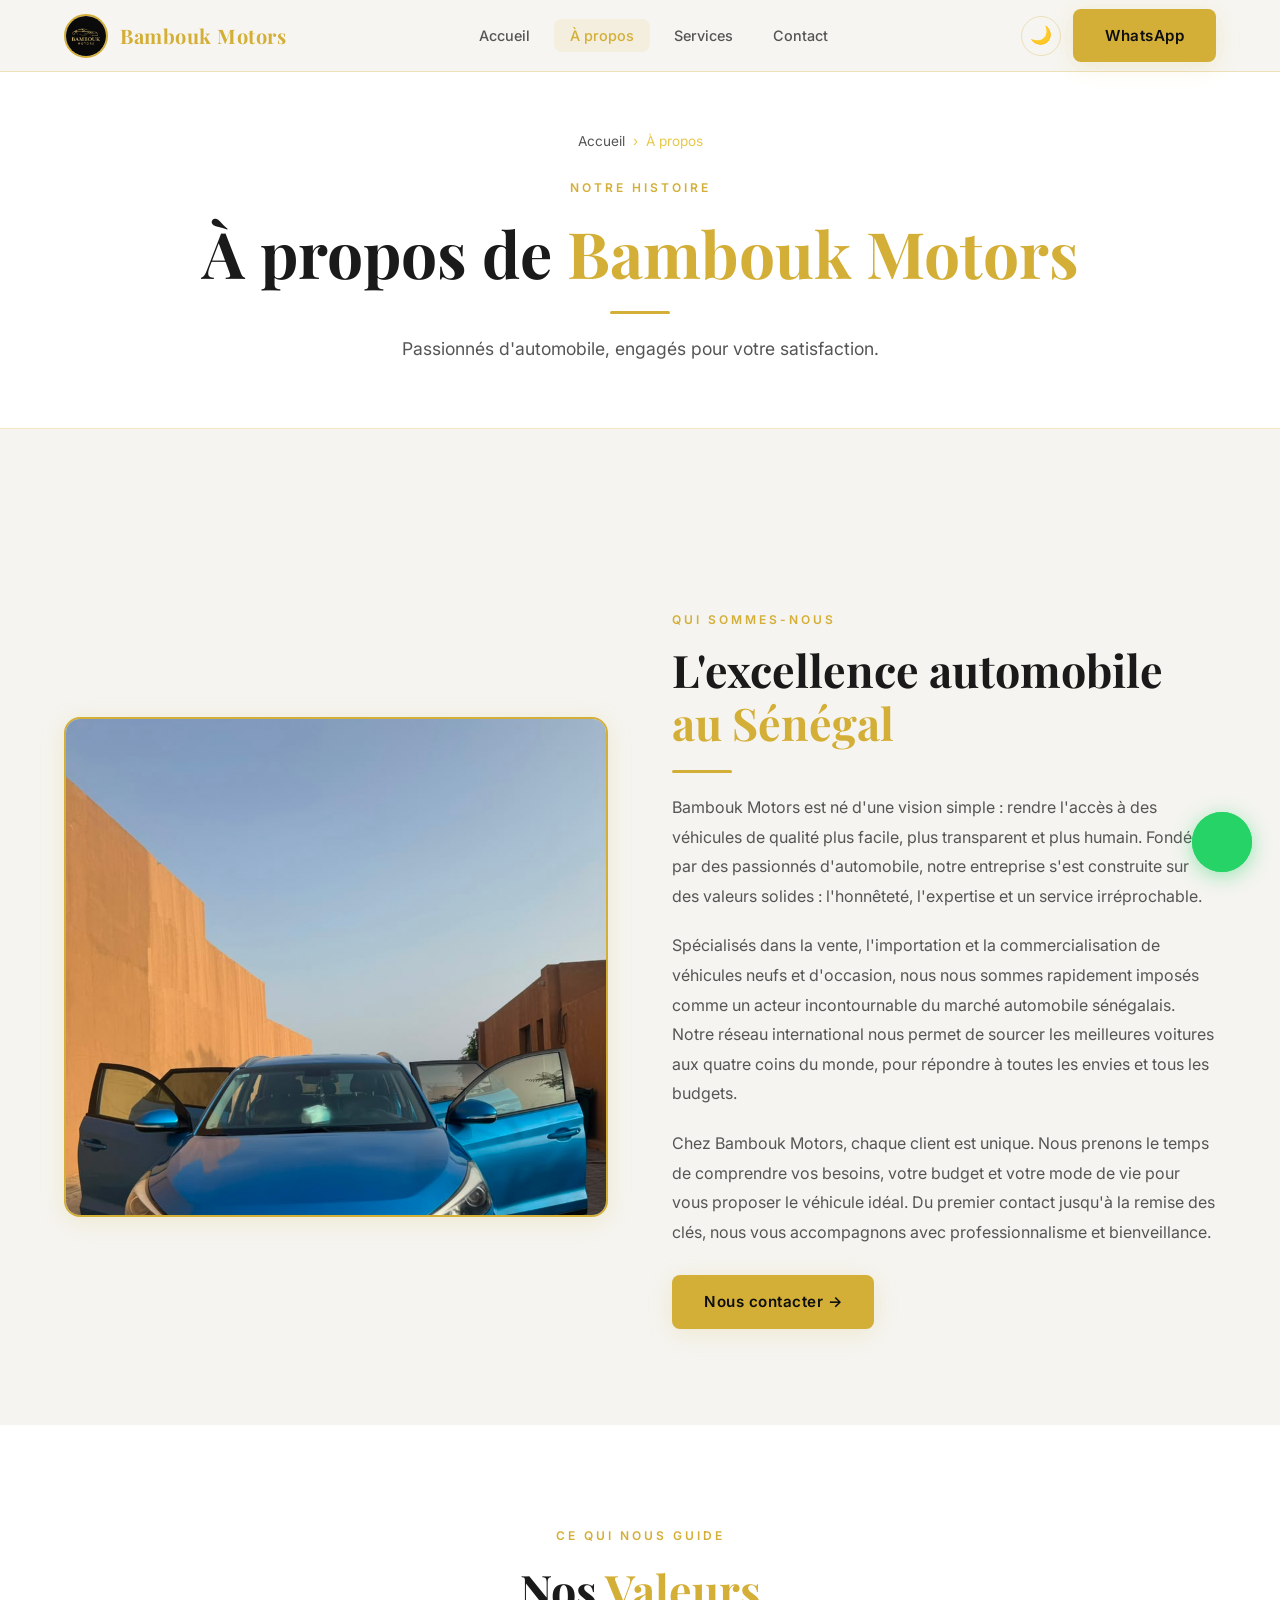
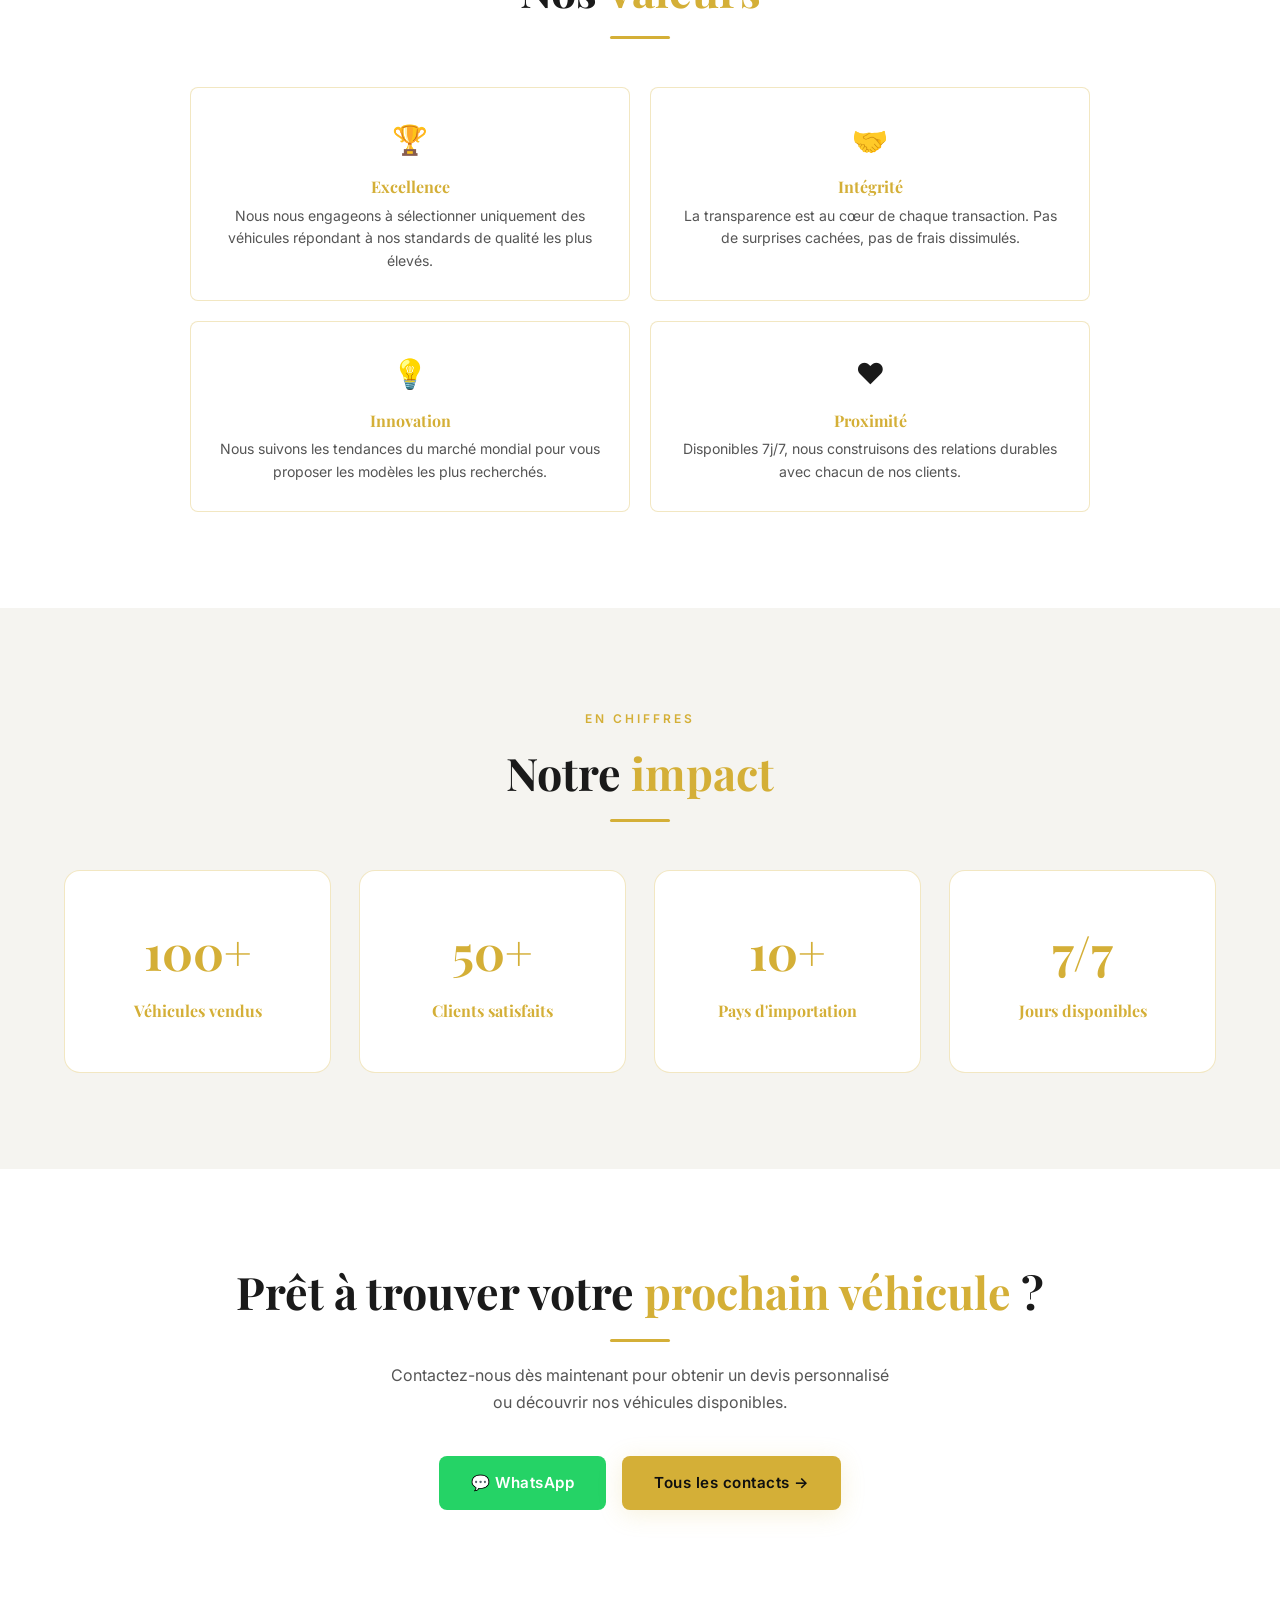
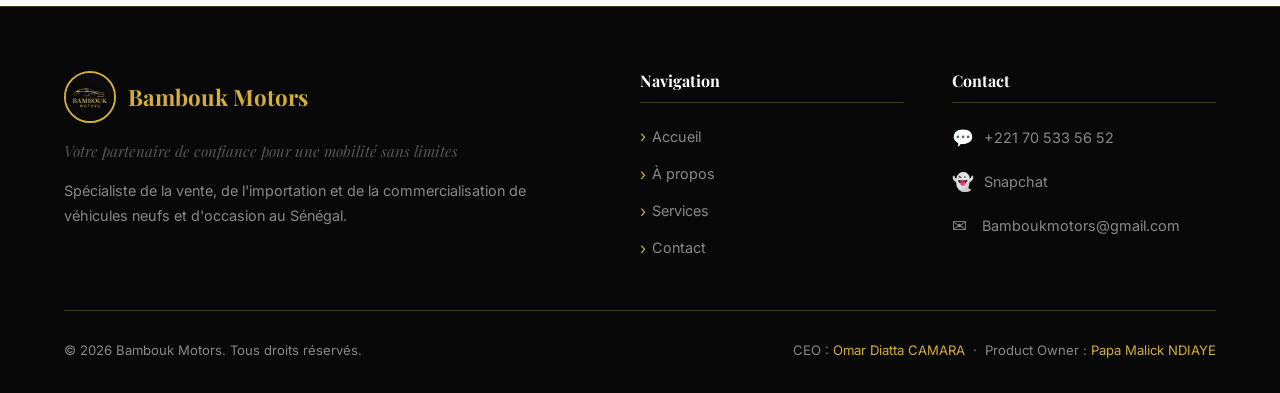
==== bambouk-motors/pages/about.html @ f4b7accb "Initial commit - Bambouk Motors" ====
﻿<!DOCTYPE html>
<html lang="fr" data-theme="dark">
<head>
  <meta charset="UTF-8" />
  <meta name="viewport" content="width=device-width, initial-scale=1.0" />
  <meta name="description" content="À propos de Bambouk Motors - Notre histoire, nos valeurs et notre équipe dédiée à vous offrir la meilleure expérience automobile au Sénégal." />
  <meta name="keywords" content="à propos, Bambouk Motors, histoire, valeurs, équipe, automobile Sénégal" />
  <title>À propos - Bambouk Motors</title>
  <link rel="icon" href="../assets/images/logo.jpeg" type="image/jpeg" />
  <link rel="stylesheet" href="../assets/css/style.css" />
</head>
<body>

  <!-- ══════════════════════════════════════════════════════
       NAVIGATION
  ══════════════════════════════════════════════════════════ -->
  <nav class="navbar" role="navigation" aria-label="Navigation principale">
    <div class="navbar-inner">

      <a href="../index.html" class="navbar-brand" aria-label="Accueil Bambouk Motors">
        <img src="../assets/images/logo.jpeg" alt="Logo Bambouk Motors" class="navbar-logo" />
        <span class="navbar-name">Bambouk Motors</span>
      </a>

      <ul class="navbar-nav">
        <li><a href="../index.html">Accueil</a></li>
        <li><a href="about.html" class="active">À propos</a></li>
        <li><a href="services.html">Services</a></li>
        <li><a href="contact.html">Contact</a></li>
      </ul>

      <div class="navbar-actions">
        <button class="theme-toggle" id="theme-toggle" aria-label="Basculer le thème">☀️</button>
        <a href="https://wa.me/221705335652" class="btn btn-gold" target="_blank" rel="noopener">
          WhatsApp
        </a>
        <button class="hamburger" id="hamburger" aria-label="Menu" aria-expanded="false">
          <span></span><span></span><span></span>
        </button>
      </div>

    </div>
  </nav>

  <nav class="mobile-menu" id="mobile-menu" aria-label="Menu mobile">
    <a href="../index.html">Accueil</a>
    <a href="about.html" class="active">À propos</a>
    <a href="services.html">Services</a>
    <a href="contact.html">Contact</a>
  </nav>


  <!-- ══════════════════════════════════════════════════════
       EN-TÊTE DE PAGE
  ══════════════════════════════════════════════════════════ -->
  <header class="page-header">
    <div class="container">
      <nav class="breadcrumb" aria-label="Fil d'Ariane">
        <a href="../index.html">Accueil</a>
        <span aria-hidden="true">›</span>
        <span aria-current="page">À propos</span>
      </nav>
      <span class="section-label">Notre histoire</span>
      <h1>À propos de <span class="gold">Bambouk Motors</span></h1>
      <div class="gold-divider"></div>
      <p style="color: var(--color-gray); font-size: 1.1rem; max-width: 620px; margin: 16px auto 0;">
        Passionnés d'automobile, engagés pour votre satisfaction.
      </p>
    </div>
  </header>


  <!-- ══════════════════════════════════════════════════════
       SECTION — Histoire + Photo
  ══════════════════════════════════════════════════════════ -->
  <section class="section">
    <div class="container">
      <div class="about-grid">

        <!-- Photo réelle -->
        <div class="about-photo reveal-left">
          <img
            src="../assets/images/gallery/voiture8.jpeg"
            alt="Véhicule Bambouk Motors - image de présentation"
          />
        </div>

        <!-- Texte -->
        <div class="about-content reveal-right">
          <span class="section-label">Qui sommes-nous</span>
          <h2>L'excellence automobile <span class="gold">au Sénégal</span></h2>
          <div class="gold-divider" style="margin: 20px 0;"></div>
          <p>
            Bambouk Motors est né d'une vision simple : rendre l'accès à des véhicules de qualité plus facile, plus transparent et plus humain. Fondée par des passionnés d'automobile, notre entreprise s'est construite sur des valeurs solides : l'honnêteté, l'expertise et un service irréprochable.
          </p>
          <p>
            Spécialisés dans la vente, l'importation et la commercialisation de véhicules neufs et d'occasion, nous nous sommes rapidement imposés comme un acteur incontournable du marché automobile sénégalais. Notre réseau international nous permet de sourcer les meilleures voitures aux quatre coins du monde, pour répondre à toutes les envies et tous les budgets.
          </p>
          <p>
            Chez Bambouk Motors, chaque client est unique. Nous prenons le temps de comprendre vos besoins, votre budget et votre mode de vie pour vous proposer le véhicule idéal. Du premier contact jusqu'à la remise des clés, nous vous accompagnons avec professionnalisme et bienveillance.
          </p>
          <a href="contact.html" class="btn btn-gold" style="margin-top: 8px;">
            Nous contacter →
          </a>
        </div>

      </div>
    </div>
  </section>


  <!-- ══════════════════════════════════════════════════════
       SECTION — Nos valeurs
  ══════════════════════════════════════════════════════════ -->
  <section class="section" style="background: var(--color-bg-2);">
    <div class="container text-center">
      <span class="section-label reveal">Ce qui nous guide</span>
      <h2 class="section-title reveal">Nos <span class="gold">Valeurs</span></h2>
      <div class="gold-divider reveal"></div>

      <div class="values-grid" style="max-width: 900px; margin: 48px auto 0;">
        <div class="value-card reveal reveal-delay-1">
          <div class="icon">🏆</div>
          <h4>Excellence</h4>
          <p>Nous nous engageons à sélectionner uniquement des véhicules répondant à nos standards de qualité les plus élevés.</p>
        </div>
        <div class="value-card reveal reveal-delay-2">
          <div class="icon">🤝</div>
          <h4>Intégrité</h4>
          <p>La transparence est au cœur de chaque transaction. Pas de surprises cachées, pas de frais dissimulés.</p>
        </div>
        <div class="value-card reveal reveal-delay-3">
          <div class="icon">💡</div>
          <h4>Innovation</h4>
          <p>Nous suivons les tendances du marché mondial pour vous proposer les modèles les plus recherchés.</p>
        </div>
        <div class="value-card reveal reveal-delay-4">
          <div class="icon">❤️</div>
          <h4>Proximité</h4>
          <p>Disponibles 7j/7, nous construisons des relations durables avec chacun de nos clients.</p>
        </div>
      </div>
    </div>
  </section>


  <!-- ══════════════════════════════════════════════════════
       SECTION — Chiffres clés
  ══════════════════════════════════════════════════════════ -->
  <section class="section">
    <div class="container text-center">
      <span class="section-label reveal">En chiffres</span>
      <h2 class="section-title reveal">Notre <span class="gold">impact</span></h2>
      <div class="gold-divider reveal"></div>

      <div style="display: grid; grid-template-columns: repeat(auto-fit, minmax(200px, 1fr)); gap: 28px; margin-top: 48px;">
        <div class="feature-card reveal reveal-delay-1">
          <span style="font-family: var(--font-title); font-size: 3rem; color: var(--color-gold); font-weight: 700;">100+</span>
          <h3 style="font-size: 1rem; margin-top: 8px;">Véhicules vendus</h3>
        </div>
        <div class="feature-card reveal reveal-delay-2">
          <span style="font-family: var(--font-title); font-size: 3rem; color: var(--color-gold); font-weight: 700;">50+</span>
          <h3 style="font-size: 1rem; margin-top: 8px;">Clients satisfaits</h3>
        </div>
        <div class="feature-card reveal reveal-delay-3">
          <span style="font-family: var(--font-title); font-size: 3rem; color: var(--color-gold); font-weight: 700;">10+</span>
          <h3 style="font-size: 1rem; margin-top: 8px;">Pays d'importation</h3>
        </div>
        <div class="feature-card reveal reveal-delay-4">
          <span style="font-family: var(--font-title); font-size: 3rem; color: var(--color-gold); font-weight: 700;">7/7</span>
          <h3 style="font-size: 1rem; margin-top: 8px;">Jours disponibles</h3>
        </div>
      </div>
    </div>
  </section>


  <!-- ══════════════════════════════════════════════════════
       CTA — Contactez-nous
  ══════════════════════════════════════════════════════════ -->
  <section class="section" style="background: var(--color-bg-2);">
    <div class="container text-center">
      <h2 class="reveal">Prêt à trouver votre <span class="gold">prochain véhicule</span> ?</h2>
      <div class="gold-divider reveal"></div>
      <p class="reveal" style="color: var(--color-gray); max-width: 500px; margin: 20px auto 40px;">
        Contactez-nous dès maintenant pour obtenir un devis personnalisé ou découvrir nos véhicules disponibles.
      </p>
      <div style="display: flex; gap: 16px; justify-content: center; flex-wrap: wrap;" class="reveal">
        <a href="https://wa.me/221705335652" class="btn btn-whatsapp" target="_blank" rel="noopener">
          💬 WhatsApp
        </a>
        <a href="contact.html" class="btn btn-gold">Tous les contacts →</a>
      </div>
    </div>
  </section>


  <!-- ══════════════════════════════════════════════════════
       FOOTER
  ══════════════════════════════════════════════════════════ -->
  <footer class="footer" role="contentinfo">
    <div class="container">
      <div class="footer-grid">
        <div class="footer-brand">
          <div class="footer-logo-wrap">
            <img src="../assets/images/logo.jpeg" alt="Logo Bambouk Motors" class="footer-logo" />
            <span class="footer-name">Bambouk Motors</span>
          </div>
          <p class="footer-tagline">Votre partenaire de confiance pour une mobilité sans limites</p>
          <p class="footer-desc">Spécialiste de la vente, de l'importation et de la commercialisation de véhicules neufs et d'occasion au Sénégal.</p>
        </div>
        <div class="footer-links">
          <h4>Navigation</h4>
          <ul>
            <li><a href="../index.html">Accueil</a></li>
            <li><a href="about.html">À propos</a></li>
            <li><a href="services.html">Services</a></li>
            <li><a href="contact.html">Contact</a></li>
          </ul>
        </div>
        <div class="footer-contact-col">
          <h4>Contact</h4>
          <ul>
            <li>
              <span class="ic">💬</span>
              <a href="https://wa.me/221705335652" target="_blank" rel="noopener">+221 70 533 56 52</a>
            </li>
            <li>
              <span class="ic">👻</span>
              <a href="https://snapchat.com/t/otXM4saf" target="_blank" rel="noopener">Snapchat</a>
            </li>
            <li>
              <span class="ic">✉️</span>
              <a href="mailto:Bamboukmotors@gmail.com">Bamboukmotors@gmail.com</a>
            </li>
          </ul>
        </div>
      </div>
      <div class="footer-bottom">
        <p>© 2026 Bambouk Motors. Tous droits réservés.</p>
        <p>
          CEO : <a href="https://wa.me/221705335652" target="_blank" rel="noopener">Omar Diatta CAMARA</a>
          &nbsp;·&nbsp;
          Product Owner : <a href="https://pa-malick.github.io/portfolio/" target="_blank" rel="noopener">Papa Malick NDIAYE</a>
        </p>
      </div>
    </div>
  </footer>

  <script src="../assets/js/main.js"></script>
</body>
</html>
---- bambouk-motors/assets/css/style.css ----
/* ============================================================
   Bambouk Motors — Feuille de styles principale
   Typographie : Playfair Display (titres) + Inter (corps)
   Thème : Dark premium avec accents dorés
   ============================================================ */

@import url('https://fonts.googleapis.com/css2?family=Inter:wght@300;400;500;600;700&family=Playfair+Display:ital,wght@0,400;0,600;0,700;1,400&display=swap');

/* ── Variables globales (thème sombre par défaut) ─────────── */
:root {
  --color-bg:        #0F0F0F;
  --color-bg-2:      #1A1A1A;
  --color-bg-3:      #252525;
  --color-gold:      #D4AF37;
  --color-gold-light:#E8C84A;
  --color-white:     #FFFFFF;
  --color-gray:      #B0B0B0;
  --color-gray-dark: #666666;
  --color-text:      #E8E8E8;
  --color-border:    rgba(212, 175, 55, 0.25);

  --font-title: 'Playfair Display', Georgia, serif;
  --font-body:  'Inter', system-ui, sans-serif;

  --nav-height: 72px;
  --radius:     8px;
  --radius-lg:  16px;
  --shadow-gold: 0 4px 24px rgba(212, 175, 55, 0.18);
  --transition:  0.3s ease;
}

/* ── Thème clair ──────────────────────────────────────────── */
[data-theme="light"] {
  --color-bg:        #F5F4F0;
  --color-bg-2:      #FFFFFF;
  --color-bg-3:      #ECECEC;
  --color-text:      #1A1A1A;
  --color-gray:      #555555;
  --color-gray-dark: #888888;
  --color-border:    rgba(212, 175, 55, 0.3);
}

/* ── Reset & base ─────────────────────────────────────────── */
*, *::before, *::after {
  box-sizing: border-box;
  margin: 0;
  padding: 0;
}

html {
  scroll-behavior: smooth;
  font-size: 16px;
}

body {
  font-family: var(--font-body);
  background-color: var(--color-bg);
  color: var(--color-text);
  line-height: 1.7;
  transition: background-color var(--transition), color var(--transition);
  overflow-x: hidden;
}

img {
  max-width: 100%;
  height: auto;
  display: block;
}

a {
  color: inherit;
  text-decoration: none;
}

ul { list-style: none; }

/* ── Typographie ──────────────────────────────────────────── */
h1, h2, h3, h4 {
  font-family: var(--font-title);
  line-height: 1.2;
  font-weight: 700;
}

h1 { font-size: clamp(2.2rem, 5vw, 4rem); }
h2 { font-size: clamp(1.8rem, 3.5vw, 2.8rem); }
h3 { font-size: clamp(1.2rem, 2.5vw, 1.6rem); }

.gold { color: var(--color-gold); }
.text-center { text-align: center; }

/* ── Utilitaires ──────────────────────────────────────────── */
.container {
  width: 100%;
  max-width: 1200px;
  margin: 0 auto;
  padding: 0 24px;
}

.section {
  padding: 96px 0;
}

.section-label {
  display: inline-block;
  font-family: var(--font-body);
  font-size: 0.75rem;
  font-weight: 600;
  letter-spacing: 3px;
  text-transform: uppercase;
  color: var(--color-gold);
  margin-bottom: 16px;
}

.section-title {
  margin-bottom: 20px;
}

.section-subtitle {
  color: var(--color-gray);
  font-size: 1.1rem;
  max-width: 600px;
  margin: 0 auto 56px;
}

/* ── Boutons ──────────────────────────────────────────────── */
.btn {
  display: inline-flex;
  align-items: center;
  gap: 10px;
  padding: 14px 32px;
  border-radius: var(--radius);
  font-family: var(--font-body);
  font-weight: 600;
  font-size: 0.95rem;
  cursor: pointer;
  border: none;
  transition: transform var(--transition), box-shadow var(--transition), background var(--transition);
  letter-spacing: 0.5px;
}

.btn:hover {
  transform: translateY(-2px);
}

.btn-gold {
  background: var(--color-gold);
  color: #0F0F0F;
  box-shadow: var(--shadow-gold);
}

.btn-gold:hover {
  background: var(--color-gold-light);
  box-shadow: 0 8px 32px rgba(212, 175, 55, 0.35);
}

.btn-outline {
  background: transparent;
  color: var(--color-white);
  border: 2px solid rgba(255,255,255,0.5);
}

.btn-outline:hover {
  border-color: var(--color-gold);
  color: var(--color-gold);
}

.btn-whatsapp {
  background: #25D366;
  color: #fff;
}

.btn-whatsapp:hover {
  background: #1ebe5c;
  box-shadow: 0 8px 24px rgba(37, 211, 102, 0.35);
}

.btn-snapchat {
  background: #FFFC00;
  color: #000;
}

.btn-snapchat:hover {
  background: #f0ed00;
  box-shadow: 0 8px 24px rgba(255, 252, 0, 0.35);
}

.btn-email {
  background: #1A73E8;
  color: #fff;
}

.btn-email:hover {
  background: #1558b0;
  box-shadow: 0 8px 24px rgba(26, 115, 232, 0.35);
}

/* ── Navbar ───────────────────────────────────────────────── */
.navbar {
  position: fixed;
  top: 0;
  left: 0;
  right: 0;
  z-index: 1000;
  height: var(--nav-height);
  display: flex;
  align-items: center;
  background: rgba(15, 15, 15, 0.85);
  backdrop-filter: blur(16px);
  -webkit-backdrop-filter: blur(16px);
  border-bottom: 1px solid var(--color-border);
  transition: background var(--transition);
}

[data-theme="light"] .navbar {
  background: rgba(245, 244, 240, 0.9);
}

.navbar-inner {
  display: flex;
  align-items: center;
  justify-content: space-between;
  width: 100%;
  max-width: 1200px;
  margin: 0 auto;
  padding: 0 24px;
}

.navbar-brand {
  display: flex;
  align-items: center;
  gap: 12px;
}

.navbar-logo {
  width: 44px;
  height: 44px;
  border-radius: 50%;
  object-fit: cover;
  border: 2px solid var(--color-gold);
}

.navbar-name {
  font-family: var(--font-title);
  font-size: 1.25rem;
  font-weight: 700;
  color: var(--color-gold);
  letter-spacing: 0.5px;
}

.navbar-nav {
  display: flex;
  align-items: center;
  gap: 8px;
}

.navbar-nav a {
  padding: 8px 16px;
  border-radius: var(--radius);
  font-size: 0.9rem;
  font-weight: 500;
  color: var(--color-gray);
  transition: color var(--transition), background var(--transition);
}

.navbar-nav a:hover,
.navbar-nav a.active {
  color: var(--color-gold);
  background: rgba(212, 175, 55, 0.1);
}

.navbar-actions {
  display: flex;
  align-items: center;
  gap: 12px;
}

/* Bouton toggle thème */
.theme-toggle {
  background: none;
  border: 1px solid var(--color-border);
  color: var(--color-gray);
  width: 40px;
  height: 40px;
  border-radius: 50%;
  cursor: pointer;
  display: flex;
  align-items: center;
  justify-content: center;
  font-size: 1.1rem;
  transition: color var(--transition), border-color var(--transition), background var(--transition);
}

.theme-toggle:hover {
  border-color: var(--color-gold);
  color: var(--color-gold);
  background: rgba(212, 175, 55, 0.1);
}

/* Hamburger mobile */
.hamburger {
  display: none;
  flex-direction: column;
  gap: 5px;
  background: none;
  border: none;
  cursor: pointer;
  padding: 8px;
}

.hamburger span {
  display: block;
  width: 24px;
  height: 2px;
  background: var(--color-text);
  border-radius: 2px;
  transition: transform var(--transition), opacity var(--transition);
}

.hamburger.open span:nth-child(1) { transform: translateY(7px) rotate(45deg); }
.hamburger.open span:nth-child(2) { opacity: 0; }
.hamburger.open span:nth-child(3) { transform: translateY(-7px) rotate(-45deg); }

/* Menu mobile */
.mobile-menu {
  display: none;
  position: fixed;
  top: var(--nav-height);
  left: 0;
  right: 0;
  background: var(--color-bg-2);
  border-bottom: 1px solid var(--color-border);
  padding: 16px 24px 24px;
  z-index: 999;
  flex-direction: column;
  gap: 4px;
}

.mobile-menu.open { display: flex; }

.mobile-menu a {
  padding: 12px 16px;
  border-radius: var(--radius);
  font-size: 1rem;
  font-weight: 500;
  color: var(--color-text);
  border-bottom: 1px solid var(--color-border);
  transition: color var(--transition);
}

.mobile-menu a:last-child { border-bottom: none; }

.mobile-menu a:hover,
.mobile-menu a.active { color: var(--color-gold); }

/* ── Hero ─────────────────────────────────────────────────── */
.hero {
  position: relative;
  min-height: 100vh;
  display: flex;
  align-items: center;
  justify-content: center;
  text-align: center;
  overflow: hidden;
}

.hero-bg {
  position: absolute;
  inset: 0;
  background-size: cover;
  background-position: center;
  background-repeat: no-repeat;
  /* Zoom léger au chargement */
  animation: heroZoom 12s ease-out forwards;
}

@keyframes heroZoom {
  from { transform: scale(1.08); }
  to   { transform: scale(1); }
}

.hero-overlay {
  position: absolute;
  inset: 0;
  background: linear-gradient(
    to bottom,
    rgba(0,0,0,0.55) 0%,
    rgba(0,0,0,0.35) 40%,
    rgba(0,0,0,0.70) 100%
  );
}

.hero-content {
  position: relative;
  z-index: 2;
  max-width: 860px;
  padding: 0 24px;
  color: #fff;
}

.hero-badge {
  display: inline-block;
  font-size: 0.75rem;
  font-weight: 600;
  letter-spacing: 3px;
  text-transform: uppercase;
  color: var(--color-gold);
  border: 1px solid rgba(212, 175, 55, 0.5);
  padding: 6px 20px;
  border-radius: 100px;
  margin-bottom: 28px;
  backdrop-filter: blur(4px);
}

.hero-title {
  font-size: clamp(2.4rem, 6vw, 5rem);
  font-weight: 700;
  line-height: 1.1;
  margin-bottom: 12px;
  text-shadow: 0 2px 16px rgba(0,0,0,0.5);
}

.hero-title span { color: var(--color-gold); }

.hero-slogan {
  font-size: clamp(1rem, 2vw, 1.25rem);
  color: rgba(255,255,255,0.85);
  font-style: italic;
  font-family: var(--font-title);
  margin-bottom: 40px;
}

.hero-cta {
  display: flex;
  gap: 16px;
  justify-content: center;
  flex-wrap: wrap;
}

.hero-scroll {
  position: absolute;
  bottom: 36px;
  left: 50%;
  transform: translateX(-50%);
  z-index: 2;
  display: flex;
  flex-direction: column;
  align-items: center;
  gap: 8px;
  color: rgba(255,255,255,0.6);
  font-size: 0.75rem;
  letter-spacing: 2px;
  text-transform: uppercase;
  animation: bounce 2s ease-in-out infinite;
}

.hero-scroll::after {
  content: '';
  width: 1px;
  height: 40px;
  background: linear-gradient(to bottom, rgba(212,175,55,0.8), transparent);
}

@keyframes bounce {
  0%, 100% { transform: translateX(-50%) translateY(0); }
  50%       { transform: translateX(-50%) translateY(8px); }
}

/* ── Section "Pourquoi nous choisir" ─────────────────────── */
.features-grid {
  display: grid;
  grid-template-columns: repeat(auto-fit, minmax(280px, 1fr));
  gap: 28px;
  margin-top: 16px;
}

.feature-card {
  background: var(--color-bg-2);
  border: 1px solid var(--color-border);
  border-radius: var(--radius-lg);
  padding: 40px 32px;
  text-align: center;
  transition: transform var(--transition), box-shadow var(--transition), border-color var(--transition);
}

.feature-card:hover {
  transform: translateY(-6px);
  box-shadow: var(--shadow-gold);
  border-color: var(--color-gold);
}

.feature-icon {
  font-size: 2.5rem;
  margin-bottom: 20px;
  display: block;
}

.feature-card h3 {
  color: var(--color-gold);
  margin-bottom: 12px;
}

.feature-card p {
  color: var(--color-gray);
  font-size: 0.95rem;
  line-height: 1.7;
}

/* ── Section Galerie ──────────────────────────────────────── */
.gallery-section {
  background: var(--color-bg-2);
}

.gallery-grid {
  display: grid;
  grid-template-columns: repeat(3, 1fr);
  gap: 16px;
}

.gallery-item {
  position: relative;
  overflow: hidden;
  border-radius: var(--radius);
  aspect-ratio: 4/3;
  cursor: pointer;
  border: 2px solid transparent;
  transition: border-color var(--transition);
}

.gallery-item:hover {
  border-color: var(--color-gold);
}

.gallery-item img {
  width: 100%;
  height: 100%;
  object-fit: cover;
  transition: transform 0.5s ease;
}

.gallery-item:hover img {
  transform: scale(1.08);
}

.gallery-overlay {
  position: absolute;
  inset: 0;
  background: rgba(212, 175, 55, 0.15);
  display: flex;
  align-items: center;
  justify-content: center;
  opacity: 0;
  transition: opacity var(--transition);
}

.gallery-item:hover .gallery-overlay { opacity: 1; }

.gallery-overlay svg {
  width: 40px;
  height: 40px;
  fill: none;
  stroke: #fff;
  stroke-width: 2;
  filter: drop-shadow(0 2px 4px rgba(0,0,0,0.5));
}

/* ── Lightbox ─────────────────────────────────────────────── */
.lightbox {
  display: none;
  position: fixed;
  inset: 0;
  z-index: 9999;
  background: rgba(0,0,0,0.95);
  align-items: center;
  justify-content: center;
}

.lightbox.active { display: flex; }

.lightbox-img {
  max-width: 90vw;
  max-height: 85vh;
  object-fit: contain;
  border-radius: var(--radius);
  box-shadow: 0 0 60px rgba(212,175,55,0.2);
}

.lightbox-close {
  position: absolute;
  top: 24px;
  right: 28px;
  color: #fff;
  font-size: 2rem;
  cursor: pointer;
  background: none;
  border: none;
  line-height: 1;
  transition: color var(--transition);
}

.lightbox-close:hover { color: var(--color-gold); }

.lightbox-prev,
.lightbox-next {
  position: absolute;
  top: 50%;
  transform: translateY(-50%);
  background: rgba(212, 175, 55, 0.15);
  border: 1px solid var(--color-gold);
  color: var(--color-gold);
  width: 52px;
  height: 52px;
  border-radius: 50%;
  font-size: 1.4rem;
  cursor: pointer;
  display: flex;
  align-items: center;
  justify-content: center;
  transition: background var(--transition);
}

.lightbox-prev:hover,
.lightbox-next:hover { background: rgba(212, 175, 55, 0.3); }

.lightbox-prev { left: 20px; }
.lightbox-next { right: 20px; }

.lightbox-counter {
  position: absolute;
  bottom: 24px;
  left: 50%;
  transform: translateX(-50%);
  color: var(--color-gray);
  font-size: 0.85rem;
  letter-spacing: 1px;
}

/* ── Services (aperçu index) ──────────────────────────────── */
.services-preview-grid {
  display: grid;
  grid-template-columns: repeat(auto-fit, minmax(240px, 1fr));
  gap: 24px;
}

.service-preview-card {
  background: var(--color-bg-2);
  border: 1px solid var(--color-border);
  border-radius: var(--radius-lg);
  padding: 32px 24px;
  transition: transform var(--transition), border-color var(--transition);
}

.service-preview-card:hover {
  transform: translateY(-4px);
  border-color: var(--color-gold);
}

.service-preview-card .icon {
  font-size: 2rem;
  margin-bottom: 16px;
  display: block;
}

.service-preview-card h3 {
  font-size: 1.1rem;
  margin-bottom: 8px;
  color: var(--color-gold);
}

.service-preview-card p {
  color: var(--color-gray);
  font-size: 0.9rem;
}

/* ── Section Services (page dédiée) ──────────────────────── */
.service-full-card {
  display: grid;
  grid-template-columns: 1fr 1fr;
  gap: 48px;
  align-items: center;
  margin-bottom: 80px;
  padding-bottom: 80px;
  border-bottom: 1px solid var(--color-border);
}

.service-full-card:last-child {
  border-bottom: none;
  margin-bottom: 0;
  padding-bottom: 0;
}

.service-full-card.reverse { direction: rtl; }
.service-full-card.reverse > * { direction: ltr; }

.service-full-img {
  border-radius: var(--radius-lg);
  overflow: hidden;
  aspect-ratio: 16/10;
  border: 1px solid var(--color-border);
}

.service-full-img img {
  width: 100%;
  height: 100%;
  object-fit: cover;
  transition: transform 0.5s ease;
}

.service-full-img:hover img { transform: scale(1.04); }

.service-full-body .icon {
  font-size: 2.4rem;
  display: block;
  margin-bottom: 16px;
}

.service-full-body h2 {
  margin-bottom: 16px;
  color: var(--color-text);
}

.service-full-body h2 span { color: var(--color-gold); }

.service-full-body p {
  color: var(--color-gray);
  font-size: 1rem;
  line-height: 1.8;
  margin-bottom: 24px;
}

.service-features {
  list-style: none;
  display: flex;
  flex-direction: column;
  gap: 10px;
  margin-bottom: 28px;
}

.service-features li {
  display: flex;
  align-items: center;
  gap: 12px;
  color: var(--color-text);
  font-size: 0.95rem;
}

.service-features li::before {
  content: '';
  width: 20px;
  height: 20px;
  min-width: 20px;
  background: url("data:image/svg+xml,%3Csvg xmlns='http://www.w3.org/2000/svg' viewBox='0 0 20 20'%3E%3Ccircle cx='10' cy='10' r='10' fill='%23D4AF37' opacity='.2'/%3E%3Cpath d='M6 10l3 3 5-5' stroke='%23D4AF37' stroke-width='2' stroke-linecap='round' fill='none'/%3E%3C/svg%3E") center/contain no-repeat;
}

/* ── Section Contact (index) ──────────────────────────────── */
.contact-section {
  background: var(--color-bg-2);
}

.contact-cards {
  display: grid;
  grid-template-columns: repeat(auto-fit, minmax(260px, 1fr));
  gap: 24px;
  margin-top: 16px;
}

.contact-card {
  background: var(--color-bg-3);
  border: 1px solid var(--color-border);
  border-radius: var(--radius-lg);
  padding: 40px 32px;
  text-align: center;
  display: flex;
  flex-direction: column;
  align-items: center;
  gap: 20px;
  transition: transform var(--transition), box-shadow var(--transition);
}

.contact-card:hover {
  transform: translateY(-6px);
  box-shadow: var(--shadow-gold);
}

.contact-card .icon-wrap {
  width: 72px;
  height: 72px;
  border-radius: 50%;
  display: flex;
  align-items: center;
  justify-content: center;
  font-size: 2rem;
}

.contact-card h3 {
  font-size: 1.2rem;
}

.contact-card p {
  color: var(--color-gray);
  font-size: 0.9rem;
}

/* ── Page Contact dédiée ──────────────────────────────────── */
.contact-page-grid {
  display: grid;
  grid-template-columns: repeat(auto-fit, minmax(280px, 1fr));
  gap: 28px;
  margin-top: 48px;
}

.contact-big-card {
  border-radius: var(--radius-lg);
  padding: 48px 36px;
  display: flex;
  flex-direction: column;
  align-items: center;
  text-align: center;
  gap: 20px;
  transition: transform var(--transition), box-shadow var(--transition);
}

.contact-big-card:hover { transform: translateY(-6px); }

.contact-big-card .icon-big {
  font-size: 3.5rem;
}

.contact-big-card h2 {
  font-size: 1.6rem;
}

.contact-big-card p {
  font-size: 0.95rem;
  line-height: 1.7;
  margin-bottom: 8px;
}

.contact-big-card.whatsapp-card {
  background: linear-gradient(145deg, #128C7E, #25D366);
  color: #fff;
  box-shadow: 0 8px 40px rgba(37, 211, 102, 0.25);
}

.contact-big-card.snapchat-card {
  background: linear-gradient(145deg, #FFBB00, #FFFC00);
  color: #111;
  box-shadow: 0 8px 40px rgba(255, 252, 0, 0.25);
}

.contact-big-card.email-card {
  background: linear-gradient(145deg, #1A73E8, #0D47A1);
  color: #fff;
  box-shadow: 0 8px 40px rgba(26, 115, 232, 0.25);
}

.contact-big-card .btn-contact {
  background: rgba(255,255,255,0.22);
  color: inherit;
  border: 2px solid rgba(255,255,255,0.45);
  padding: 13px 30px;
  border-radius: var(--radius);
  font-weight: 600;
  font-size: 0.95rem;
  cursor: pointer;
  transition: background var(--transition);
  display: inline-flex;
  align-items: center;
  gap: 8px;
}

.contact-big-card .btn-contact:hover {
  background: rgba(255,255,255,0.35);
}

/* ── Page À propos ────────────────────────────────────────── */
.about-hero {
  background: var(--color-bg-2);
  padding: 120px 0 80px;
  text-align: center;
}

.about-photo {
  border-radius: var(--radius-lg);
  overflow: hidden;
  max-height: 500px;
  border: 2px solid var(--color-gold);
  box-shadow: var(--shadow-gold);
}

.about-photo img {
  width: 100%;
  height: 100%;
  object-fit: cover;
}

.about-grid {
  display: grid;
  grid-template-columns: 1fr 1fr;
  gap: 64px;
  align-items: center;
  margin-top: 80px;
}

.about-content .section-label { margin-bottom: 12px; }

.about-content p {
  color: var(--color-gray);
  line-height: 1.85;
  margin-bottom: 20px;
}

.values-grid {
  display: grid;
  grid-template-columns: 1fr 1fr;
  gap: 20px;
  margin-top: 48px;
}

.value-card {
  background: var(--color-bg-2);
  border: 1px solid var(--color-border);
  border-radius: var(--radius);
  padding: 28px 24px;
  transition: border-color var(--transition);
}

.value-card:hover { border-color: var(--color-gold); }

.value-card .icon { font-size: 1.8rem; margin-bottom: 12px; }

.value-card h4 {
  font-size: 1rem;
  color: var(--color-gold);
  margin-bottom: 8px;
  font-family: var(--font-title);
}

.value-card p {
  font-size: 0.88rem;
  color: var(--color-gray);
  line-height: 1.6;
}

/* ── Page header interne ──────────────────────────────────── */
.page-header {
  background: var(--color-bg-2);
  padding: 130px 0 64px;
  text-align: center;
  border-bottom: 1px solid var(--color-border);
}

.page-header .breadcrumb {
  display: flex;
  align-items: center;
  justify-content: center;
  gap: 8px;
  font-size: 0.85rem;
  color: var(--color-gray);
  margin-bottom: 20px;
}

.page-header .breadcrumb a:hover { color: var(--color-gold); }
.page-header .breadcrumb span { color: var(--color-gold-light); }

/* ── Footer ───────────────────────────────────────────────── */
.footer {
  background: #080808;
  border-top: 1px solid var(--color-border);
  padding: 64px 0 32px;
}

.footer-grid {
  display: grid;
  grid-template-columns: 2fr 1fr 1fr;
  gap: 48px;
  margin-bottom: 48px;
}

.footer-brand {
  display: flex;
  flex-direction: column;
  gap: 16px;
}

.footer-logo-wrap {
  display: flex;
  align-items: center;
  gap: 12px;
}

.footer-logo {
  width: 52px;
  height: 52px;
  border-radius: 50%;
  object-fit: cover;
  border: 2px solid var(--color-gold);
}

.footer-name {
  font-family: var(--font-title);
  font-size: 1.4rem;
  font-weight: 700;
  color: var(--color-gold);
}

.footer-tagline {
  color: var(--color-gray);
  font-style: italic;
  font-family: var(--font-title);
  font-size: 0.95rem;
  line-height: 1.6;
}

.footer-desc {
  color: var(--color-gray-dark);
  font-size: 0.9rem;
  line-height: 1.7;
}

.footer-links h4,
.footer-contact-col h4 {
  font-family: var(--font-title);
  font-size: 1rem;
  color: var(--color-white);
  margin-bottom: 20px;
  padding-bottom: 12px;
  border-bottom: 1px solid var(--color-border);
}

.footer-links ul {
  display: flex;
  flex-direction: column;
  gap: 10px;
}

.footer-links ul a {
  color: var(--color-gray-dark);
  font-size: 0.9rem;
  transition: color var(--transition), padding-left var(--transition);
  display: flex;
  align-items: center;
  gap: 6px;
}

.footer-links ul a:hover {
  color: var(--color-gold);
  padding-left: 6px;
}

.footer-links ul a::before {
  content: '›';
  color: var(--color-gold);
  font-size: 1rem;
}

.footer-contact-col ul {
  display: flex;
  flex-direction: column;
  gap: 14px;
}

.footer-contact-col ul li {
  display: flex;
  align-items: center;
  gap: 10px;
  font-size: 0.9rem;
  color: var(--color-gray-dark);
}

.footer-contact-col ul li .ic {
  font-size: 1.1rem;
  min-width: 20px;
}

.footer-contact-col ul li a {
  color: var(--color-gray-dark);
  transition: color var(--transition);
}

.footer-contact-col ul li a:hover { color: var(--color-gold); }

.footer-bottom {
  border-top: 1px solid var(--color-border);
  padding-top: 28px;
  display: flex;
  align-items: center;
  justify-content: space-between;
  flex-wrap: wrap;
  gap: 12px;
}

.footer-bottom p {
  color: var(--color-gray-dark);
  font-size: 0.82rem;
}

.footer-bottom a {
  color: var(--color-gold);
  transition: opacity var(--transition);
}

.footer-bottom a:hover { opacity: 0.8; }

/* ── Bouton WhatsApp flottant ─────────────────────────────── */
.whatsapp-float {
  position: fixed;
  bottom: 28px;
  right: 28px;
  z-index: 900;
  width: 60px;
  height: 60px;
  background: #25D366;
  border-radius: 50%;
  display: flex;
  align-items: center;
  justify-content: center;
  box-shadow: 0 4px 20px rgba(37, 211, 102, 0.45);
  transition: transform var(--transition), box-shadow var(--transition);
  cursor: pointer;
}

.whatsapp-float:hover {
  transform: scale(1.1);
  box-shadow: 0 8px 32px rgba(37, 211, 102, 0.6);
}

.whatsapp-float svg {
  width: 32px;
  height: 32px;
  fill: #fff;
}

.whatsapp-pulse {
  position: absolute;
  width: 100%;
  height: 100%;
  border-radius: 50%;
  background: #25D366;
  animation: pulse 2.5s ease-out infinite;
}

@keyframes pulse {
  0%   { transform: scale(1);   opacity: 0.7; }
  100% { transform: scale(1.8); opacity: 0; }
}

/* ── Animations au scroll ─────────────────────────────────── */
.reveal {
  opacity: 0;
  transform: translateY(32px);
  transition: opacity 0.7s ease, transform 0.7s ease;
}

.reveal.visible {
  opacity: 1;
  transform: translateY(0);
}

.reveal-left {
  opacity: 0;
  transform: translateX(-32px);
  transition: opacity 0.7s ease, transform 0.7s ease;
}

.reveal-left.visible {
  opacity: 1;
  transform: translateX(0);
}

.reveal-right {
  opacity: 0;
  transform: translateX(32px);
  transition: opacity 0.7s ease, transform 0.7s ease;
}

.reveal-right.visible {
  opacity: 1;
  transform: translateX(0);
}

/* Délais en cascade pour les grilles */
.reveal-delay-1 { transition-delay: 0.1s; }
.reveal-delay-2 { transition-delay: 0.2s; }
.reveal-delay-3 { transition-delay: 0.3s; }
.reveal-delay-4 { transition-delay: 0.4s; }
.reveal-delay-5 { transition-delay: 0.5s; }

/* ── Divider doré ─────────────────────────────────────────── */
.gold-divider {
  width: 60px;
  height: 3px;
  background: var(--color-gold);
  margin: 20px auto;
  border-radius: 2px;
}

/* ── Responsive ───────────────────────────────────────────── */
@media (max-width: 1024px) {
  .footer-grid {
    grid-template-columns: 1fr 1fr;
  }

  .footer-brand {
    grid-column: 1 / -1;
  }

  .service-full-card {
    grid-template-columns: 1fr;
    gap: 32px;
  }

  .service-full-card.reverse { direction: ltr; }

  .about-grid {
    grid-template-columns: 1fr;
    gap: 40px;
  }
}

@media (max-width: 768px) {
  :root { --nav-height: 64px; }

  .navbar-nav { display: none; }
  .hamburger  { display: flex; }

  .section { padding: 72px 0; }

  .gallery-grid {
    grid-template-columns: repeat(2, 1fr);
  }

  .service-full-card,
  .service-full-card.reverse {
    direction: ltr;
    grid-template-columns: 1fr;
  }

  .values-grid {
    grid-template-columns: 1fr;
  }

  .footer-grid {
    grid-template-columns: 1fr;
    gap: 32px;
  }

  .footer-bottom {
    flex-direction: column;
    text-align: center;
  }

  .lightbox-prev { left: 8px; }
  .lightbox-next { right: 8px; }
}

@media (max-width: 480px) {
  .gallery-grid {
    grid-template-columns: 1fr;
  }

  .hero-cta {
    flex-direction: column;
    align-items: center;
  }

  .contact-page-grid {
    grid-template-columns: 1fr;
  }
}
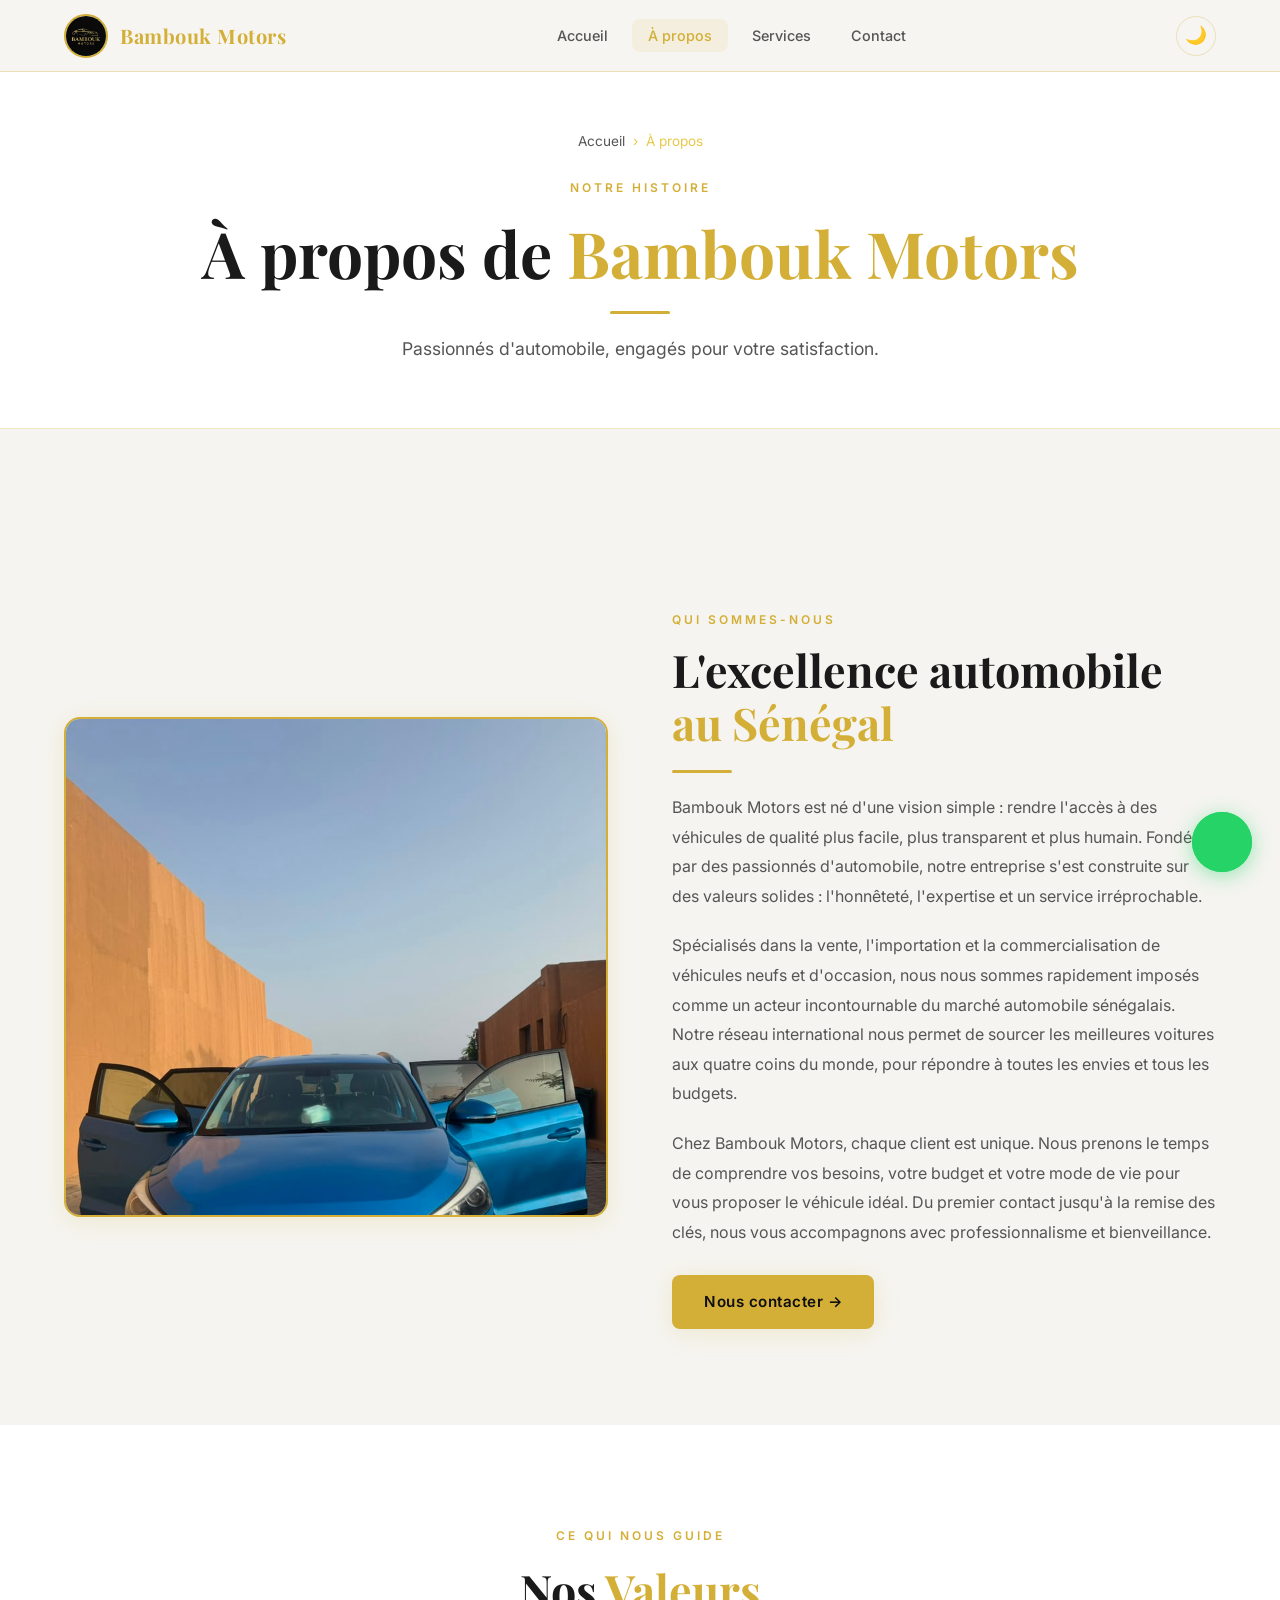
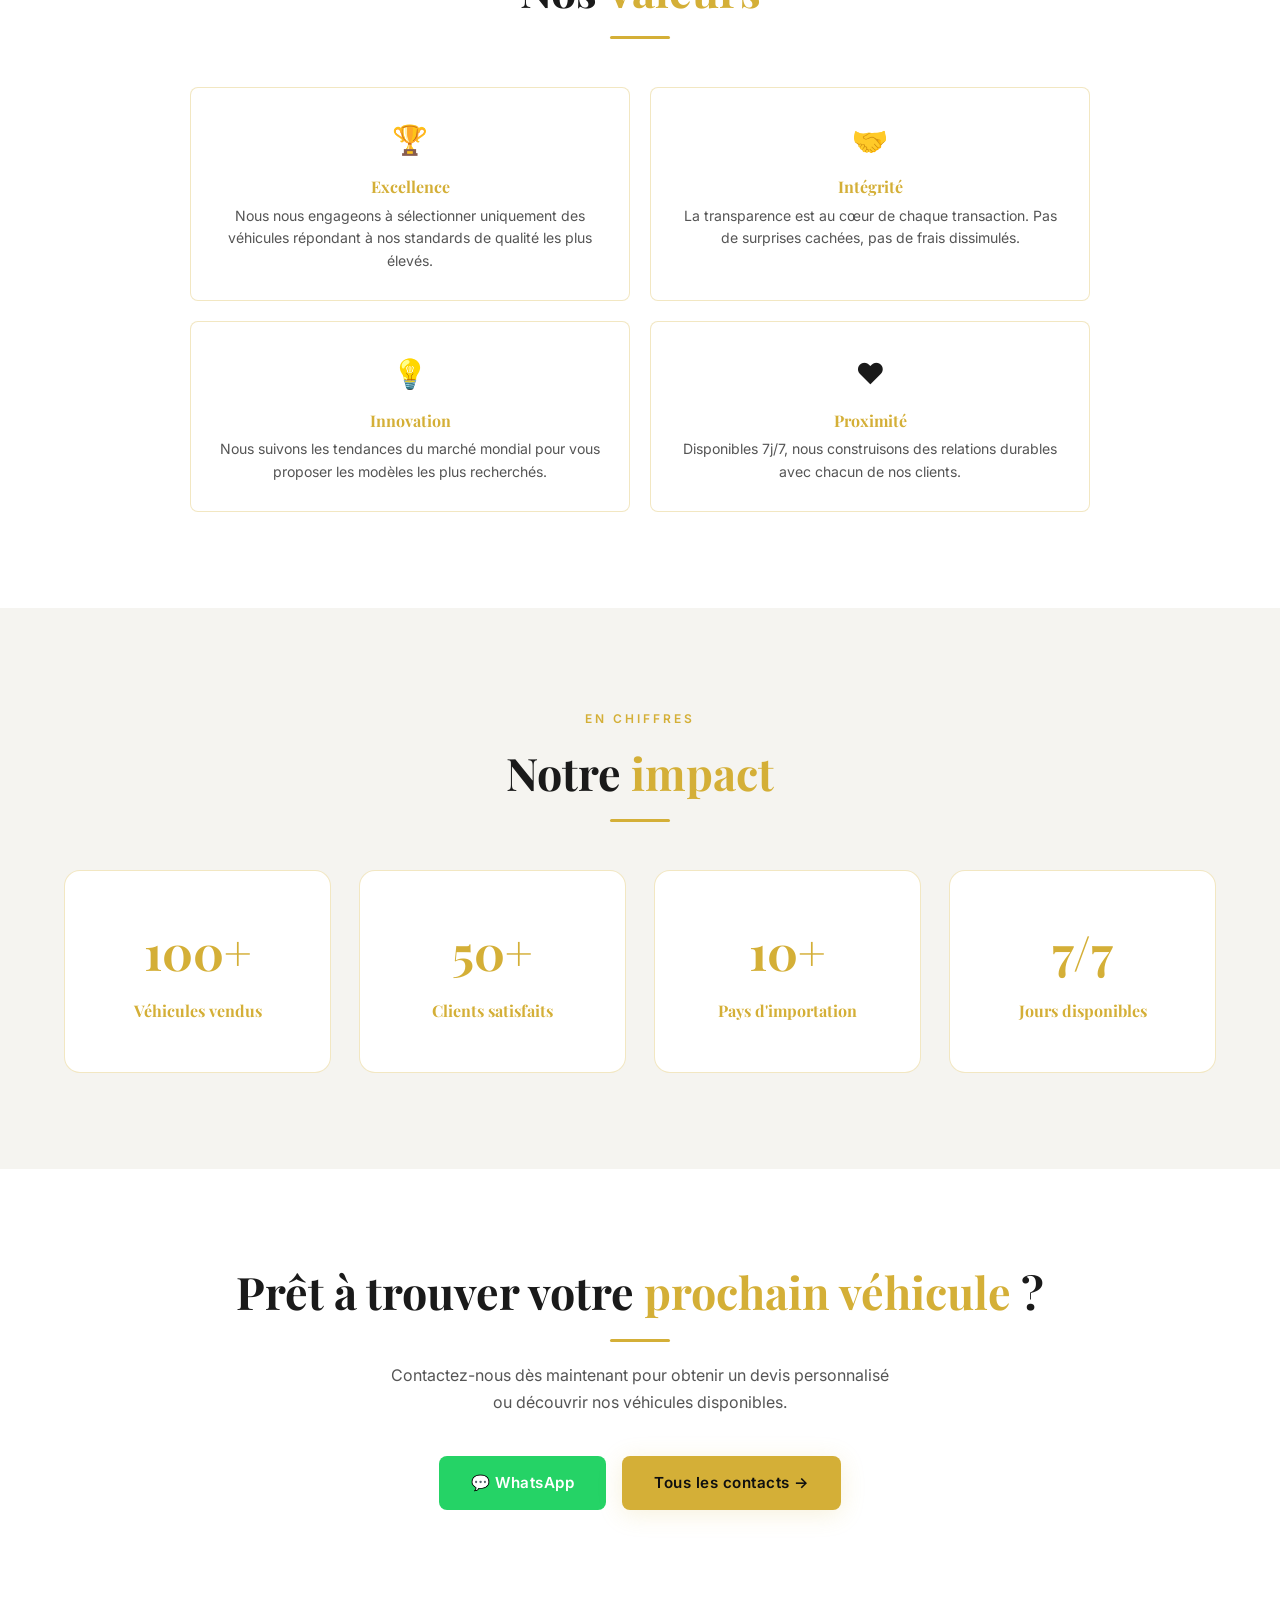
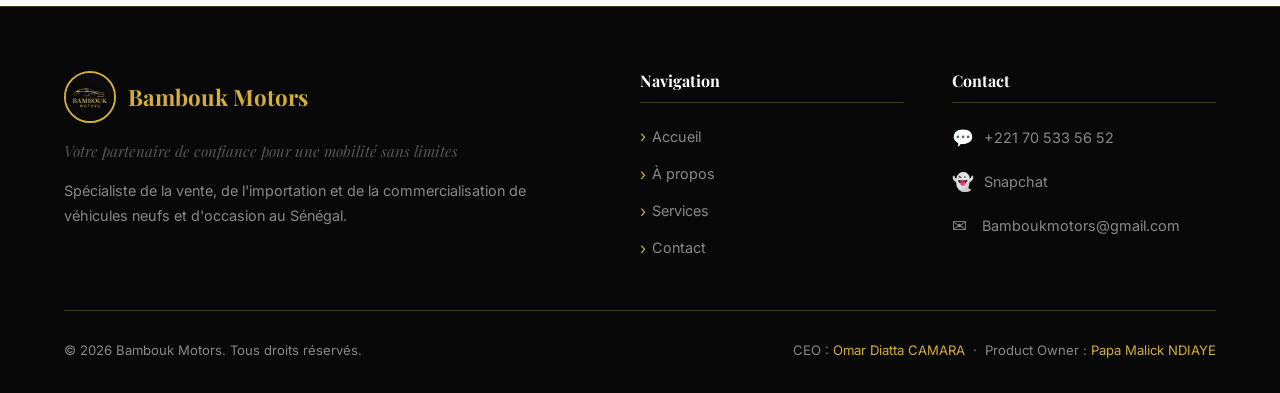
==== commit 897b2372: "Mise à jour galerie et interface : nouvelles photos BMW X5M - Ajout de 6 nouvelles photos haute qual" ====
--- a/bambouk-motors/pages/about.html
+++ b/bambouk-motors/pages/about.html
@@ -31,9 +31,6 @@
 
       <div class="navbar-actions">
         <button class="theme-toggle" id="theme-toggle" aria-label="Basculer le thème">☀️</button>
-        <a href="https://wa.me/221705335652" class="btn btn-gold" target="_blank" rel="noopener">
-          WhatsApp
-        </a>
         <button class="hamburger" id="hamburger" aria-label="Menu" aria-expanded="false">
           <span></span><span></span><span></span>
         </button>
